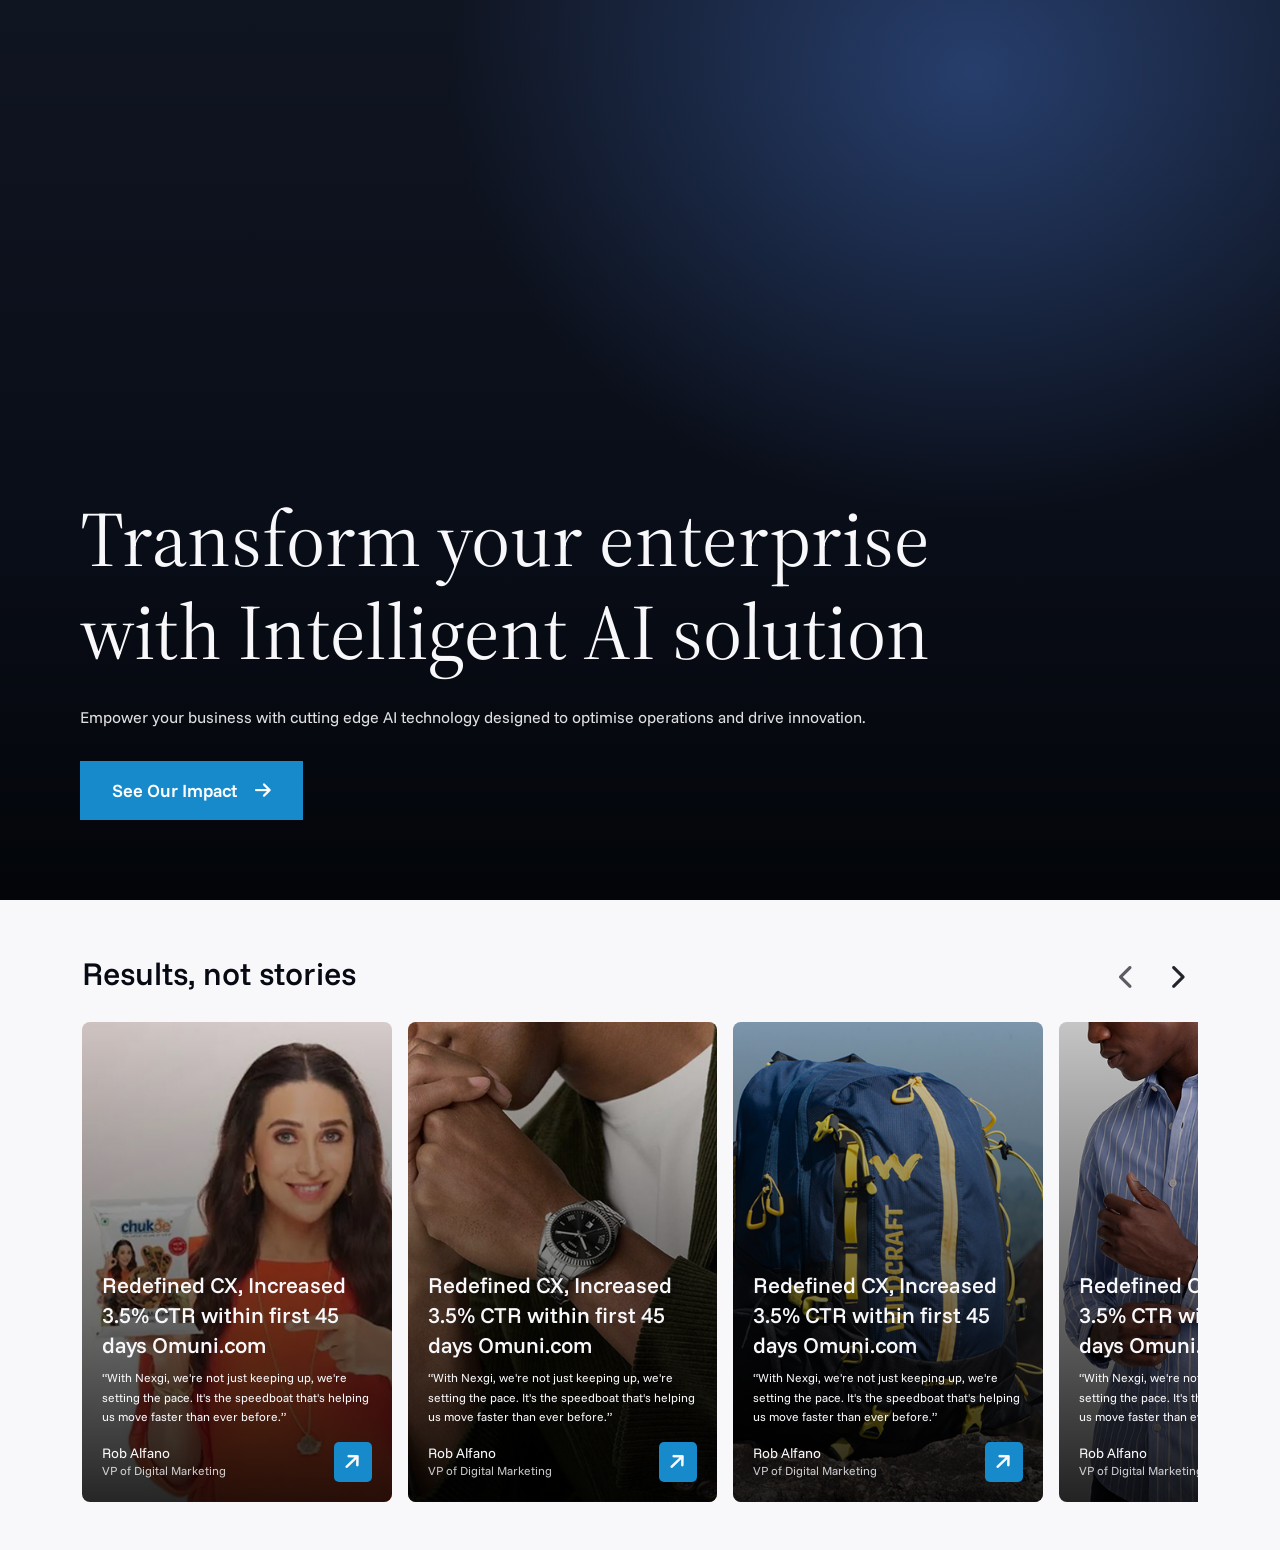
==== index.html @ 57bb870f "update a img" ====
<!DOCTYPE html>
<html lang="en">

<head>
    <meta charset="UTF-8">
    <meta name="viewport" content="width=device-width, initial-scale=1.0">
    <!-- Google Fonts -->
    <link rel="preconnect" href="https://fonts.googleapis.com">
    <link rel="preconnect" href="https://fonts.gstatic.com" crossorigin>
    <link
        href="https://fonts.googleapis.com/css2?family=Funnel+Sans:wght@400;500;600&family=Source+Serif+4:wght@400;500&display=swap"
        rel="stylesheet">
    <!-- Font Awesome -->
    <link rel="stylesheet" href="https://cdnjs.cloudflare.com/ajax/libs/font-awesome/6.4.0/css/all.min.css">
    <!-- Bootstrap -->
    <link href="https://cdn.jsdelivr.net/npm/bootstrap@5.3.8/dist/css/bootstrap.min.css" rel="stylesheet"
        integrity="sha384-sRIl4kxILFvY47J16cr9ZwB07vP4J8+LH7qKQnuqkuIAvNWLzeN8tE5YBujZqJLB" crossorigin="anonymous">
    <!-- Custom CSS -->
    <link rel="stylesheet" href="/scss/style.css">
    <title>Task 1 - Hero Banner</title>
</head>

<body>
    <main>
        <!-- Hero Block -->
        <section class="hero" aria-labelledby="hero-title">

            <video class="hero__video" autoplay muted loop playsinline aria-hidden="true">
                <source src="/assets/video/From Klickpin.com- 2392606049105555-pin-id-2392606049105555.mp4"
                    type="video/mp4">
            </video>

            <div class="hero__content">

                <h1 class="hero__title" id="hero-title">
                    Transform your enterprise
                    <br class="hero__desktop-break">
                    with Intelligent AI solution
                </h1>

                <p class="hero__description">
                    Empower your business with cutting edge AI technology
                    designed to optimise operations and drive innovation.
                </p>

                <a class="hero__cta" href="#">
                    <span class="hero__cta-text">
                        See Our Impact
                    </span>

                    <i class="hero__cta-icon fa-solid fa-arrow-right" aria-hidden="true"></i>
                </a>

            </div>

        </section>


        <section class="results py-5" id="impact" aria-labelledby="results-title">
            <div class="container">

                <!-- Section Header -->
                <div class="results__header d-block d-md-flex justify-content-between align-items-center gap-3 mb-4">
                    <h2 id="results-title" class="mb-0">
                        Results, not stories
                    </h2>

                    <div class="results__controls d-flex align-items-center gap-2 mt-2" aria-label="Carousel controls">

                        <button class="results__arrow btn" type="button" data-direction="-1"
                            aria-label="Previous results" disabled>
                            <i class="fa-solid fa-chevron-left"></i>
                        </button>

                        <button class="results__arrow btn " type="button" data-direction="1" aria-label="Next results">
                            <i class="fa-solid fa-chevron-right"></i>
                        </button>

                    </div>
                </div>

                <!-- Results Carousel -->
                <div class="results__track d-flex gap-3 overflow-auto" tabindex="0" aria-label="Customer results">

                    <!-- Card 1 -->
                    <article class="logo__card position-relative overflow-hidden flex-shrink-0">

                        <img class="logo__card__image" src="/assets/img/Chukde.jpg" alt="Chukde customer spokesperson">
                        <div class="logo__card__shade" aria-hidden="true"></div>
                        <div class="logo__card__content">
                            <h3 class="logo__card__title">
                                Redefined CX, Increased 3.5% CTR within first
                                45 days Omuni.com
                            </h3>
                            <p class="logo__card__quote">
                                “With Nexgi, we're not just keeping up,
                                we're setting the pace. It's the speedboat
                                that's helping us move faster than ever before.”
                            </p>
                            <div class="logo__card__author d-flex justify-content-between align-items-center">
                                <span>
                                    Rob Alfano
                                    <small class="d-block">
                                        VP of Digital Marketing
                                    </small>
                                </span>
                                <a href="#" aria-label="Read the Chukde case study">
                                    <i class="fa-solid fa-arrow-right"></i>
                                </a>
                            </div>
                        </div>
                    </article>

                    <!-- Card 2 -->
                    <article class="logo__card position-relative overflow-hidden flex-shrink-0">

                        <img class="logo__card__image" src="/assets/img/Fossil.jpg" alt="Fossil customer spokesperson">
                        <div class="logo__card__shade" aria-hidden="true"></div>
                        <div class="logo__card__content">
                            <h3 class="logo__card__title">
                                Redefined CX, Increased 3.5% CTR within first
                                45 days Omuni.com
                            </h3>
                            <p class="logo__card__quote">
                                “With Nexgi, we're not just keeping up,
                                we're setting the pace. It's the speedboat
                                that's helping us move faster than ever before.”
                            </p>
                            <div class="logo__card__author d-flex justify-content-between align-items-center">
                                <span>
                                    Rob Alfano
                                    <small class="d-block">
                                        VP of Digital Marketing
                                    </small>
                                </span>
                                <a href="#" aria-label="Read the Chukde case study">
                                    <i class="fa-solid fa-arrow-right"></i>
                                </a>
                            </div>
                        </div>
                    </article>

                    <!-- Card 3 -->
                    <article class="logo__card position-relative overflow-hidden flex-shrink-0">

                        <img class="logo__card__image" src="/assets/img/Wildcraft.jpg" alt="Wildcraft customer spokesperson">
                        <div class="logo__card__shade" aria-hidden="true"></div>
                        <div class="logo__card__content">
                            <h3 class="logo__card__title">
                                Redefined CX, Increased 3.5% CTR within first
                                45 days Omuni.com
                            </h3>
                            <p class="logo__card__quote">
                                “With Nexgi, we're not just keeping up,
                                we're setting the pace. It's the speedboat
                                that's helping us move faster than ever before.”
                            </p>
                            <div class="logo__card__author d-flex justify-content-between align-items-center">
                                <span>
                                    Rob Alfano
                                    <small class="d-block">
                                        VP of Digital Marketing
                                    </small>
                                </span>
                                <a href="#" aria-label="Read the Chukde case study">
                                    <i class="fa-solid fa-arrow-right"></i>
                                </a>
                            </div>
                        </div>
                    </article>

                    <!-- Card 4 -->
                    <article class="logo__card position-relative overflow-hidden flex-shrink-0">

                        <img class="logo__card__image" src="/assets/img/Nautica.jpg" alt="Nautica customer spokesperson">
                        <div class="logo__card__shade" aria-hidden="true"></div>
                        <div class="logo__card__content">
                            <h3 class="logo__card__title">
                                Redefined CX, Increased 3.5% CTR within first
                                45 days Omuni.com
                            </h3>
                            <p class="logo__card__quote">
                                “With Nexgi, we're not just keeping up,
                                we're setting the pace. It's the speedboat
                                that's helping us move faster than ever before.”
                            </p>
                            <div class="logo__card__author d-flex justify-content-between align-items-center">
                                <span>
                                    Rob Alfano
                                    <small class="d-block">
                                        VP of Digital Marketing
                                    </small>
                                </span>
                                <a href="#" aria-label="Read the Chukde case study">
                                    <i class="fa-solid fa-arrow-right"></i>
                                </a>
                            </div>
                        </div>
                    </article>

                    <!-- Card 5 -->
                    <article class="logo__card position-relative overflow-hidden flex-shrink-0">

                        <img class="logo__card__image" src="/assets/img/Chukde.jpg" alt="Chukde customer spokesperson">
                        <div class="logo__card__shade" aria-hidden="true"></div>
                        <div class="logo__card__content">
                            <h3 class="logo__card__title">
                                Redefined CX, Increased 3.5% CTR within first
                                45 days Omuni.com
                            </h3>
                            <p class="logo__card__quote">
                                “With Nexgi, we're not just keeping up,
                                we're setting the pace. It's the speedboat
                                that's helping us move faster than ever before.”
                            </p>
                            <div class="logo__card__author d-flex justify-content-between align-items-center">
                                <span>
                                    Rob Alfano
                                    <small class="d-block">
                                        VP of Digital Marketing
                                    </small>
                                </span>
                                <a href="#" aria-label="Read the Chukde case study">
                                    <i class="fa-solid fa-arrow-right"></i>
                                </a>
                            </div>
                        </div>
                    </article>
                </div>
            </div>
        </section>
    </main>
    <!-- Bootstrap JS -->
    <script src="https://cdn.jsdelivr.net/npm/bootstrap@5.3.8/dist/js/bootstrap.bundle.min.js"
        integrity="sha384-FKyoEForCGlyvwxHj09JcYn3nv7wiPVlz7YYwJrWVcXK/BmnVDxM+D2scQbITxI" crossorigin="anonymous">
        </script>
    <!-- Custom JS -->
    <script src="/script.js"></script>

</body>

</html>
---- scss/style.css ----
:root {
  --primary-color: #168aca;
  --hero-ink: #070a12;
  --hero-white: #f8f8fb;
}

* {
  box-sizing: border-box;
}

html,
body {
  width: 100%;
  min-height: 100%;
  margin: 0;
}

body {
  background: #070a12;
  color: #f8f8fb;
  font-family: "Funnel Sans", sans-serif;
}

.hero {
  position: relative;
  display: flex;
  min-height: 100vh;
  min-height: 100svh;
  overflow: hidden;
  isolation: isolate;
  align-items: flex-end;
  padding: 0 80px 80px;
  background: radial-gradient(ellipse at 76% 8%, rgba(56, 93, 163, 0.58), transparent 38%), linear-gradient(180deg, #101522 0%, #090d17 61%, #030509 100%);
}
.hero__video {
  position: absolute;
  inset: 0;
  width: 100%;
  height: 100%;
  z-index: -3;
  -o-object-fit: cover;
     object-fit: cover;
  opacity: 0.2;
}
.hero__content {
  position: relative;
  z-index: 1;
  width: min(100%, 1250px);
}
.hero__title {
  max-width: 1100px;
  margin: 0 0 26px;
  color: #f8f8fb;
  font-family: "Source Serif 4", Georgia, serif;
  font-size: 78px;
  font-weight: 400;
  line-height: 1.2;
}
.hero__title-break {
  display: block;
}
.hero__description {
  margin: 0 0 32px;
  color: rgba(248, 248, 251, 0.9);
  font-size: 16px;
  font-weight: 400;
  line-height: 1.5;
}
.hero__cta {
  display: inline-flex;
  align-items: center;
  justify-content: space-between;
  gap: 18px;
  padding: 16px 32px;
  background-color: #168aca;
  color: #fff;
  font-size: 18px;
  font-weight: 600;
  text-decoration: none;
  transition: background-color 160ms ease;
}
.hero__cta:hover {
  background-color: color-mix(in srgb, #168aca, #000 15%);
}
.hero__cta-text {
  display: inline-block;
}
.hero__cta-icon {
  display: inline-block;
  transition: transform 160ms ease;
}
.hero__cta:hover .hero__cta-icon {
  transform: translateX(4px);
}
.hero__desktop-break {
  display: block;
}
@media (min-width: 1800px) {
  .hero__title {
    font-size: 84px;
  }
}
@media (max-width: 1200px) {
  .hero {
    padding-bottom: 76px;
  }
  .hero__title {
    max-width: 900px;
    font-size: 64px;
  }
}
@media (max-width: 800px) {
  .hero {
    padding: 0 6.5% 64px;
  }
  .hero__title {
    max-width: 720px;
    margin-bottom: 22px;
    font-size: 52px;
    line-height: 1.16;
  }
  .hero__description {
    max-width: 620px;
    margin-bottom: 27px;
  }
  .hero__desktop-break {
    display: none;
  }
}
@media (max-width: 600px) {
  .hero {
    min-height: 100svh;
    padding: 0 24px 48px;
  }
  .hero__title {
    margin-bottom: 18px;
    font-size: 39px;
    line-height: 1.13;
  }
  .hero__description {
    max-width: 390px;
    margin-bottom: 24px;
    font-size: 15px;
  }
  .hero__cta {
    min-width: 216px;
    min-height: 49px;
    padding: 0 21px;
    font-size: 17px;
  }
}
@media (max-width: 360px) {
  .hero {
    padding-top: 80px;
    padding-right: 20px;
    padding-left: 20px;
    padding-bottom: 38px;
    align-items: center;
  }
  .hero__title {
    font-size: 33px;
  }
  .hero__description {
    font-size: 14px;
  }
}

.results {
  background-color: #f8f8fb;
  color: #070a12;
}
.results__header__title {
  margin: 0 0 32px;
  text-transform: uppercase;
  font-weight: 500;
  font-family: "Source Serif 4", Georgia, serif;
  font-size: 42px;
}
.results__arrow {
  width: 42px;
  height: 42px;
  border: none !important;
  font-size: 25px;
  line-height: 1;
}
.results__arrow:hover, .results__arrow:focus-visible {
  background: rgba(57, 73, 220, 0.507) !important;
  color: var(--hero-white) !important;
}
.results__track {
  scrollbar-width: none;
  scroll-behavior: smooth;
}
.results__track::-webkit-scrollbar {
  display: none;
}

.logo__card {
  flex: 0 0 calc((100% - 32px) / 3.5);
  min-height: 480px;
  border-radius: 8px;
  scroll-snap-align: start;
  color: var(--hero-white);
}
.logo__card__image {
  position: absolute;
  inset: 0;
  width: 100%;
  height: 100%;
  -o-object-fit: cover;
     object-fit: cover;
}
.logo__card__shade {
  position: absolute;
  inset: 0;
  background: linear-gradient(to bottom, rgba(0, 0, 0, 0.15), rgba(0, 0, 0, 0.85));
}
.logo__card__title {
  font-size: 22px;
  line-height: 1.35;
}
.logo__card__content {
  position: absolute;
  bottom: 0;
  left: 0;
  width: 100%;
  padding: 20px;
  z-index: 1;
}
.logo__card__quote {
  font-size: 12px;
  line-height: 1.6;
}
.logo__card__author {
  font-size: 14px;
  line-height: 1.4;
}
.logo__card__author small {
  font-size: 12px;
  opacity: 0.8;
}
.logo__card__author a {
  color: #f8f8fb;
  border-radius: 5px;
  background: #168aca;
}
.logo__card__author a i {
  padding: 10px;
  font-size: 20px;
  transform: rotate(316deg);
}

@media (min-width: 768px) and (max-width: 991.98px) {
  .logo__card {
    flex: 0 0 calc((100% - 16px) / 2.2);
  }
}
/* =========================
   Mobile
   Below 768px
   1.5 Cards
========================= */
@media (max-width: 767.98px) {
  .logo__card {
    flex: 0 0 calc((100% - 16px) / 1.2);
    min-height: 430px;
  }
  .results__header__title {
    font-size: 32px;
  }
}
.cards {
  padding: 80px 20px;
  background: #f5f5f5;
}
.cards__container {
  width: min(100%, 1200px);
  margin: 0 auto;
  display: grid;
  grid-template-columns: repeat(3, 1fr);
  gap: 30px;
}

.card {
  width: 100%;
  height: 100%;
  background-color: #fff;
  border-radius: 4px;
  box-shadow: 0 0 10px rgba(0, 0, 0, 0.1);
  overflow: hidden;
  transition: transform 0.3s ease-in-out;
}
.card__image {
  width: 100%;
  height: 250px;
  -o-object-fit: cover;
     object-fit: cover;
}
.card__content {
  padding: 10px;
  margin-bottom: 20px;
}
.card__title {
  color: #000;
  margin: 0 0 10px;
}
.card__description {
  color: #666;
  margin: 0 0 10px;
  padding-bottom: 16px;
}
.card__btn {
  color: #fff;
  background-color: #168aca;
  border: 1px solid #168aca;
  padding: 10px 20px;
  border-radius: 4px;
  text-decoration: none;
}
.card__btn:hover {
  background-color: color-mix(in srgb, #168aca, #000 15%);
}/*# sourceMappingURL=style.css.map */
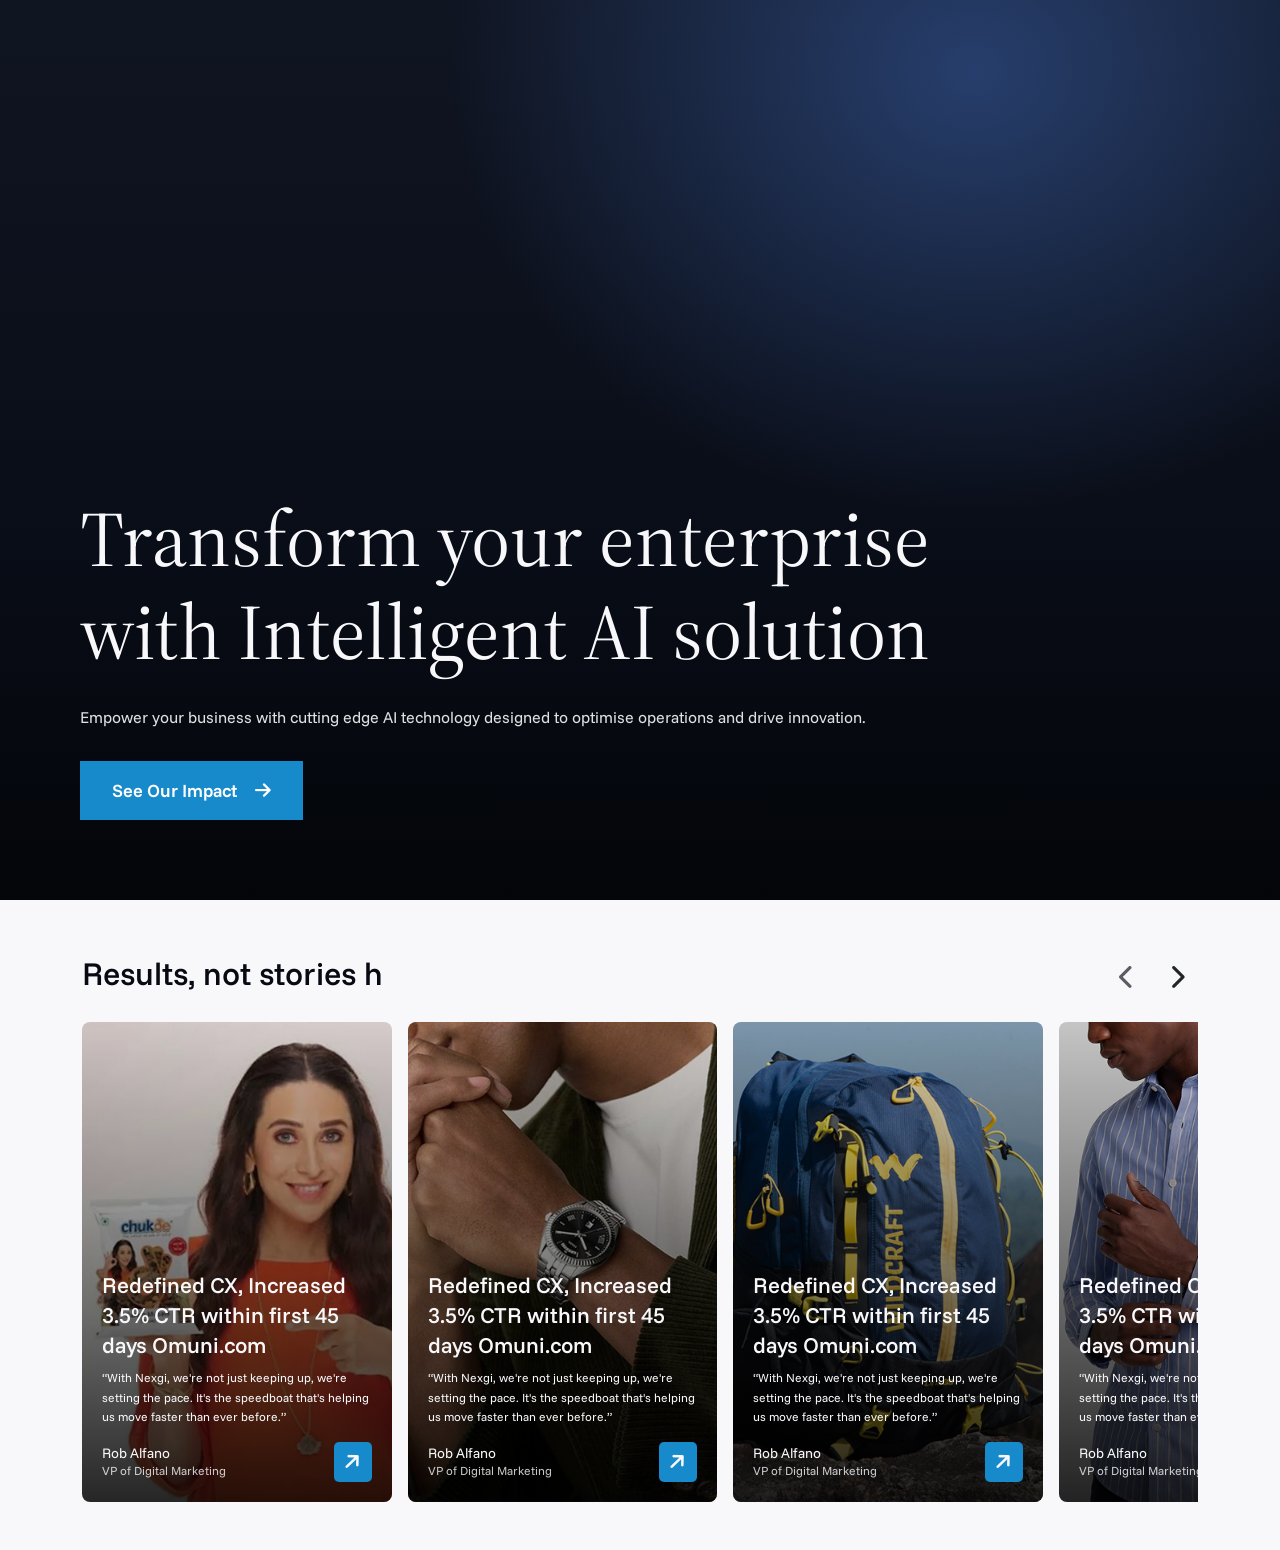
==== commit ce2b7703: "add" ====
--- a/index.html
+++ b/index.html
@@ -17,7 +17,7 @@
         integrity="sha384-sRIl4kxILFvY47J16cr9ZwB07vP4J8+LH7qKQnuqkuIAvNWLzeN8tE5YBujZqJLB" crossorigin="anonymous">
     <!-- Custom CSS -->
     <link rel="stylesheet" href="/scss/style.css">
-    <title>Task 1 - Hero Banner</title>
+    <title>Nexgi</title>
 </head>
 
 <body>
@@ -62,7 +62,7 @@
                 <!-- Section Header -->
                 <div class="results__header d-block d-md-flex justify-content-between align-items-center gap-3 mb-4">
                     <h2 id="results-title" class="mb-0">
-                        Results, not stories
+                        Results, not stories h
                     </h2>
 
                     <div class="results__controls d-flex align-items-center gap-2 mt-2" aria-label="Carousel controls">
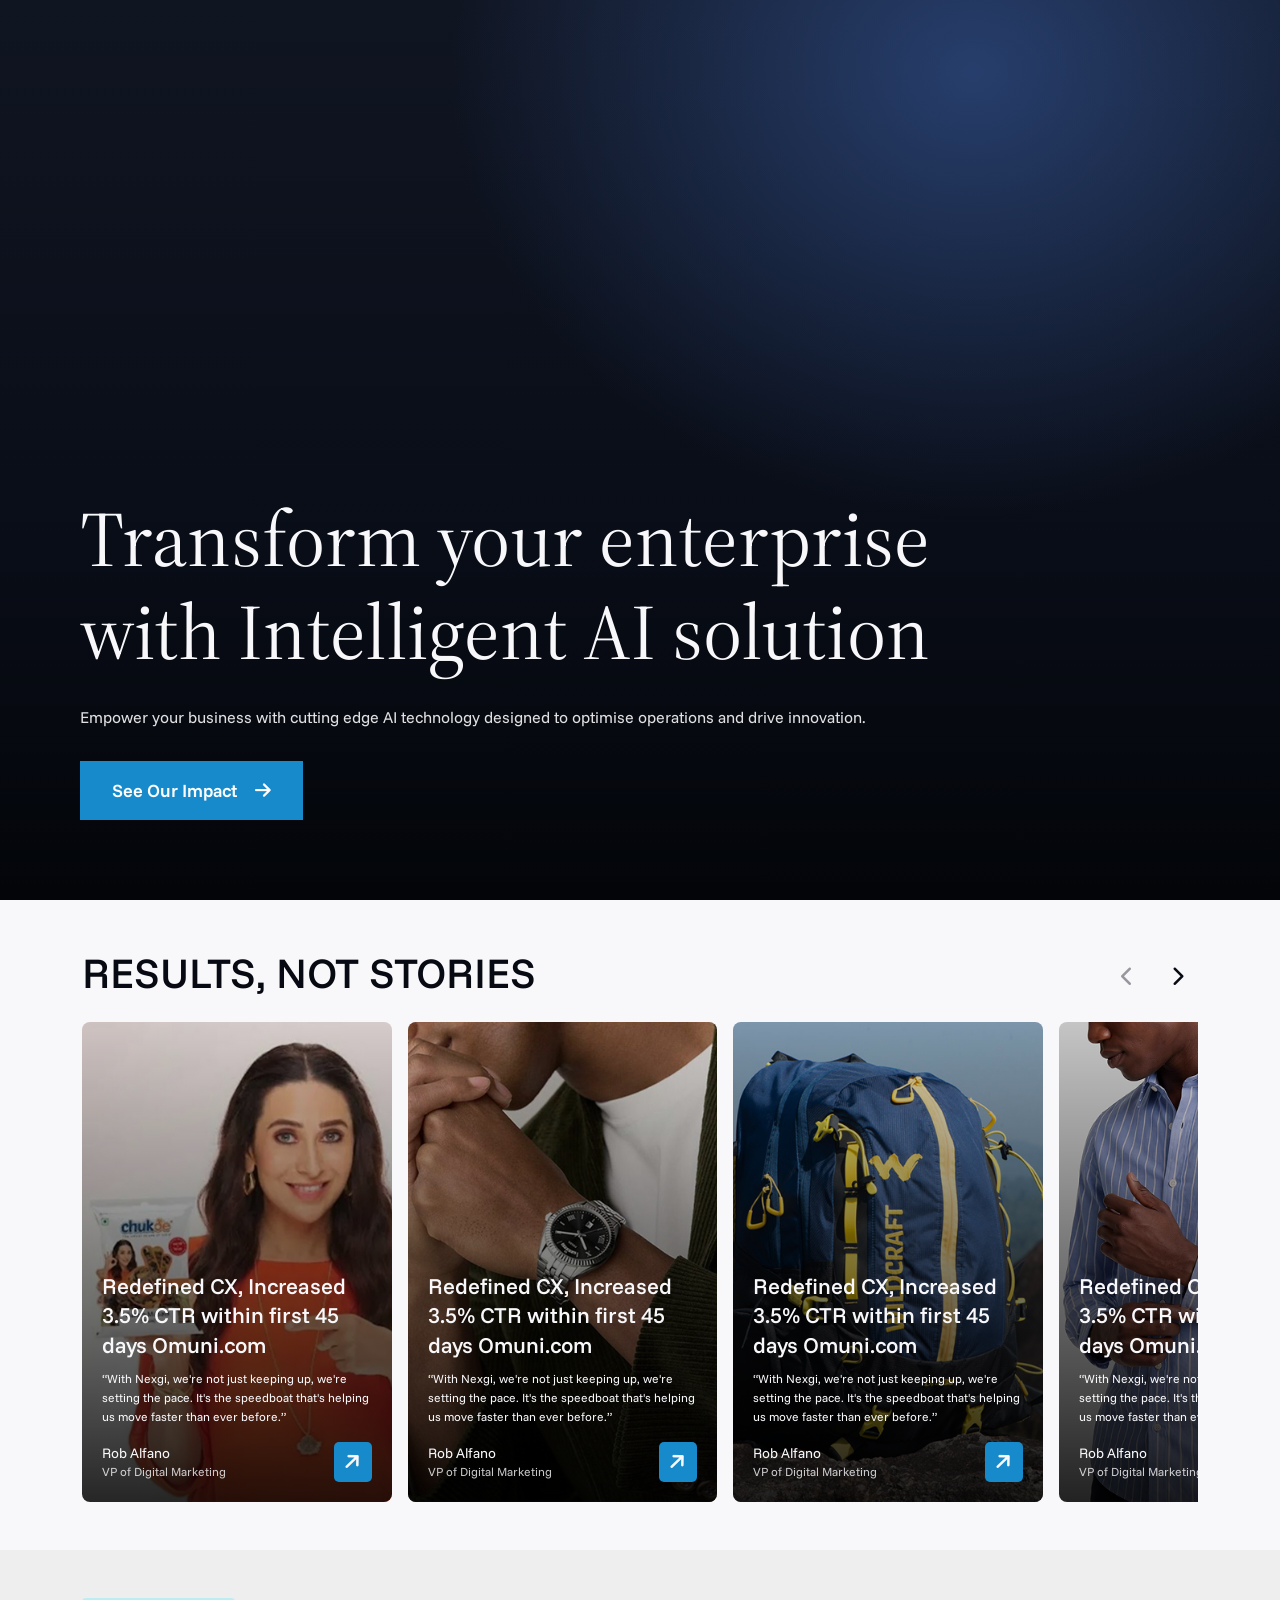
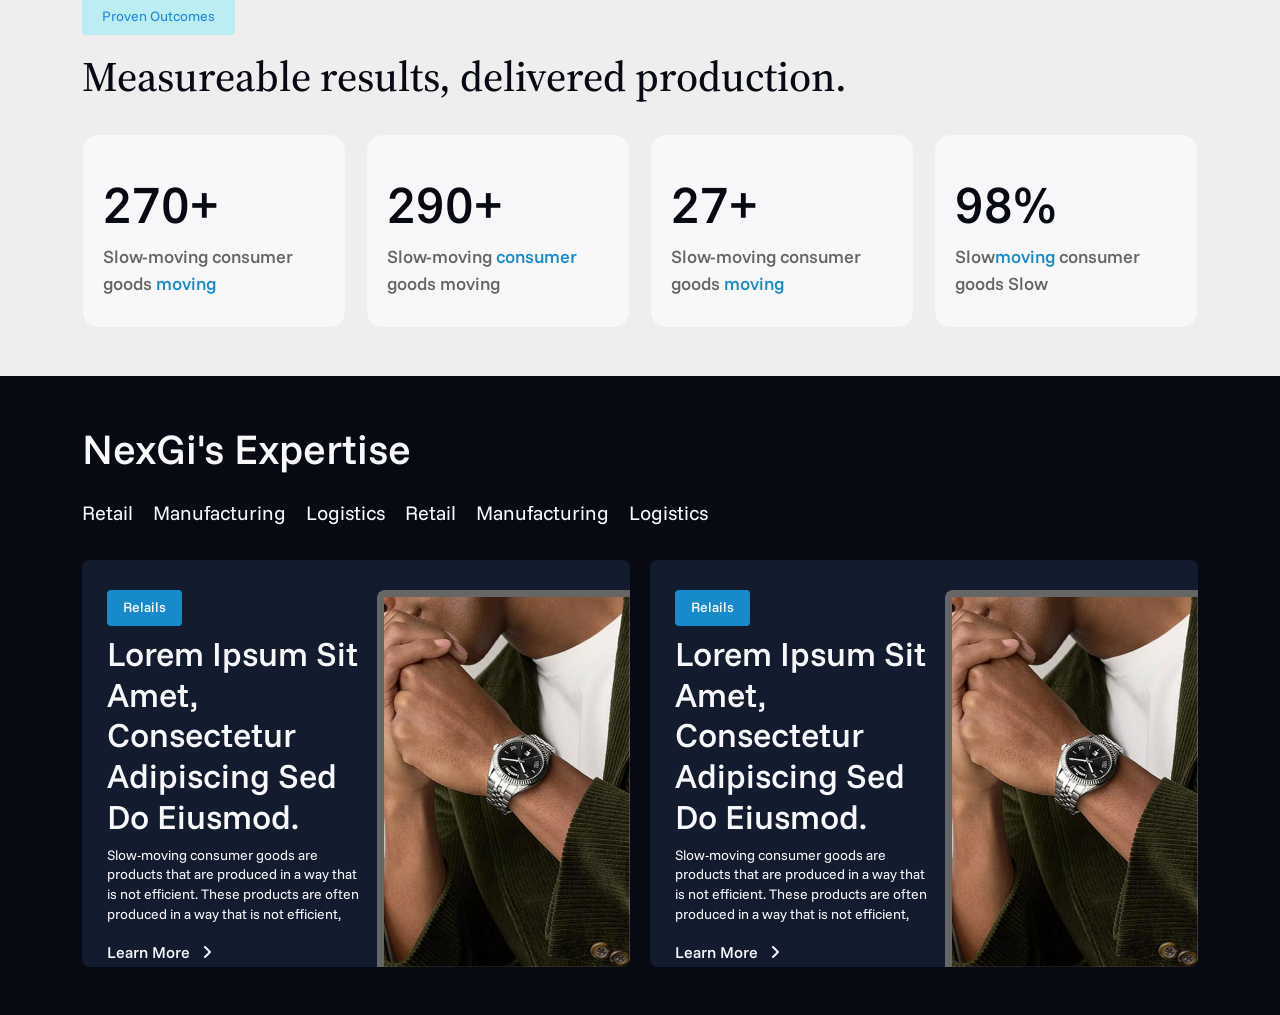
==== commit 157413ae: "add a new sectionss" ====
--- a/index.html
+++ b/index.html
@@ -58,21 +58,21 @@
 
         <section class="results py-5" id="impact" aria-labelledby="results-title">
             <div class="container">
-
                 <!-- Section Header -->
                 <div class="results__header d-block d-md-flex justify-content-between align-items-center gap-3 mb-4">
-                    <h2 id="results-title" class="mb-0">
-                        Results, not stories h
+
+                    <h2 class="results__header__title mb-0">
+                        Results, not stories
                     </h2>
 
                     <div class="results__controls d-flex align-items-center gap-2 mt-2" aria-label="Carousel controls">
 
                         <button class="results__arrow btn" type="button" data-direction="-1"
-                            aria-label="Previous results" disabled>
+                            aria-label="Previous results">
                             <i class="fa-solid fa-chevron-left"></i>
                         </button>
 
-                        <button class="results__arrow btn " type="button" data-direction="1" aria-label="Next results">
+                        <button class="results__arrow btn" type="button" data-direction="1" aria-label="Next results">
                             <i class="fa-solid fa-chevron-right"></i>
                         </button>
 
@@ -143,7 +143,8 @@
                     <!-- Card 3 -->
                     <article class="logo__card position-relative overflow-hidden flex-shrink-0">
 
-                        <img class="logo__card__image" src="/assets/img/Wildcraft.jpg" alt="Wildcraft customer spokesperson">
+                        <img class="logo__card__image" src="/assets/img/Wildcraft.jpg"
+                            alt="Wildcraft customer spokesperson">
                         <div class="logo__card__shade" aria-hidden="true"></div>
                         <div class="logo__card__content">
                             <h3 class="logo__card__title">
@@ -172,7 +173,8 @@
                     <!-- Card 4 -->
                     <article class="logo__card position-relative overflow-hidden flex-shrink-0">
 
-                        <img class="logo__card__image" src="/assets/img/Nautica.jpg" alt="Nautica customer spokesperson">
+                        <img class="logo__card__image" src="/assets/img/Nautica.jpg"
+                            alt="Nautica customer spokesperson">
                         <div class="logo__card__shade" aria-hidden="true"></div>
                         <div class="logo__card__content">
                             <h3 class="logo__card__title">
@@ -226,6 +228,119 @@
                             </div>
                         </div>
                     </article>
+                </div>
+            </div>
+        </section>
+
+        <section class="py-5 bg-conter">
+            <div class="container">
+                <div class="counter" aria-labelledby="counter-title">
+                    <p class="counter__smalltext" id="counter-number">proven Outcomes</p>
+                    <h2 class="counter__title" id="counter-title">Measureable results, delivered production.</h2>
+                    <div class="counter__cards pt-4">
+                        <div class="counter__card">
+                            <div class="counter__card__number">
+                                270+
+                            </div>
+                            <div class="counter__card__content">Slow-moving consumer goods <span>moving</span> </div>
+                        </div>
+                        <div class="counter__card">
+                            <div class="counter__card__number">
+                                290+
+                            </div>
+                            <div class="counter__card__content">Slow-moving <span>consumer</span> goods moving </div>
+                        </div>
+                        <div class="counter__card">
+                            <div class="counter__card__number">
+                                27+
+                            </div>
+                            <div class="counter__card__content">Slow-moving consumer goods <span>moving</span> </div>
+                        </div>
+                        <div class="counter__card">
+                            <div class="counter__card__number">
+                                98%
+                            </div>
+                            <div class="counter__card__content">Slow<span>moving</span> consumer goods Slow</div>
+                        </div>
+                    </div>
+                </div>
+        </section>
+
+        <section class="py-5">
+            <div class="container">
+                <div class="nexgi__expertise">
+                    <h2 class="nexgi__expertise__title">NexGi's Expertise</h2>
+                    <div class="nexgi__expertise__tabs mt-4">
+                        <ul class="nexgi__expertise__list">
+                            <li class="nexgi__expertise__tab__item active" data-tab="tab1">
+                                Retail
+                            </li>
+
+                            <li class="nexgi__expertise__tab__item" data-tab="tab2">
+                                Manufacturing
+                            </li>
+
+                            <li class="nexgi__expertise__tab__item" data-tab="tab3">
+                                Logistics
+                            </li>
+                            <li class="nexgi__expertise__tab__item active" data-tab="tab1">
+                                Retail
+                            </li>
+
+                            <li class="nexgi__expertise__tab__item" data-tab="tab2">
+                                Manufacturing
+                            </li>
+
+                            <li class="nexgi__expertise__tab__item" data-tab="tab3">
+                                Logistics
+                            </li>
+                        </ul>
+                    </div>
+                </div>
+                <div class="nexgi__expertise__cards mt-4">
+                    <div class="nexgi__expertise__card">
+                        <div class="nexgi__expertise__card__content">
+                            <h5 class="nexgi__expertise__card__subtitle">Relails</h5>
+                            <h2 class="nexgi__expertise__card__title">
+                                lorem ipsum sit amet, consectetur adipiscing Sed do eiusmod.
+                            </h2>
+                            <p class="nexgi__expertise__card__description">
+                                Slow-moving consumer goods are products that are produced in a way that is
+                                not
+                                efficient. These products are often produced in a way that is not efficient,
+
+                            </p>
+                            <a href="#" class="nexgi__expertise__card__btn">
+                                Learn More
+                                <i class="fa-solid fa-angle-right"></i>
+                            </a>
+                        </div>
+                        <div class="nexgi__expertise__card__image">
+                            <img src="/assets/img/Fossil.jpg" alt="nexgi expertise">
+                        </div>
+                    </div>
+
+                    <div class="nexgi__expertise__card">
+                        <div class="nexgi__expertise__card__content">
+                            <h5 class="nexgi__expertise__card__subtitle">Relails</h5>
+                            <h2 class="nexgi__expertise__card__title">
+                                lorem ipsum sit amet, consectetur adipiscing Sed do eiusmod.
+                            </h2>
+                            <p class="nexgi__expertise__card__description">
+                                Slow-moving consumer goods are products that are produced in a way that is
+                                not
+                                efficient. These products are often produced in a way that is not efficient,
+
+                            </p>
+                            <a href="#" class="nexgi__expertise__card__btn">
+                                Learn More
+                                <i class="fa-solid fa-angle-right"></i>
+                            </a>
+                        </div>
+                        <div class="nexgi__expertise__card__image">
+                            <img src="/assets/img/Fossil.jpg" alt="nexgi expertise">
+                        </div>
+                    </div>
                 </div>
             </div>
         </section>
--- a/scss/style.css
+++ b/scss/style.css
@@ -167,25 +167,39 @@
 
 .results {
   background-color: #f8f8fb;
+}
+.results__header__title {
   color: #070a12;
-}
-.results__header__title {
-  margin: 0 0 32px;
+  margin: 0;
   text-transform: uppercase;
-  font-weight: 500;
-  font-family: "Source Serif 4", Georgia, serif;
+  font-family: "Funnel Sans", sans-serif;
   font-size: 42px;
+  line-height: 1.2;
 }
 .results__arrow {
   width: 42px;
   height: 42px;
+  padding: 0;
   border: none !important;
-  font-size: 25px;
+  background: transparent !important;
+  color: #070a12 !important;
+  font-size: 20px;
   line-height: 1;
+  display: flex;
+  align-items: center;
+  justify-content: center;
+}
+.results__arrow i {
+  color: inherit;
 }
 .results__arrow:hover, .results__arrow:focus-visible {
   background: rgba(57, 73, 220, 0.507) !important;
-  color: var(--hero-white) !important;
+  color: #f8f8fb !important;
+}
+.results__arrow:disabled {
+  opacity: 0.4;
+  color: #070a12 !important;
+  background: transparent !important;
 }
 .results__track {
   scrollbar-width: none;
@@ -255,11 +269,6 @@
     flex: 0 0 calc((100% - 16px) / 2.2);
   }
 }
-/* =========================
-   Mobile
-   Below 768px
-   1.5 Cards
-========================= */
 @media (max-width: 767.98px) {
   .logo__card {
     flex: 0 0 calc((100% - 16px) / 1.2);
@@ -319,4 +328,152 @@
 }
 .card__btn:hover {
   background-color: color-mix(in srgb, #168aca, #000 15%);
+}
+
+.bg-conter {
+  background-color: #eeeeee;
+}
+
+.counter__smalltext {
+  font-size: 14px;
+  line-height: 1.5;
+  text-transform: capitalize;
+  color: #1e87dd;
+  display: inline-block;
+  padding: 8px 20px;
+  border-radius: 4px;
+  background-color: rgba(0, 229, 255, 0.212);
+}
+.counter__title {
+  font-size: 42px;
+  line-height: 1.2;
+  font-family: "Source Serif 4", Georgia, serif;
+  color: #070a12;
+}
+.counter__cards {
+  display: grid;
+  grid-template-columns: repeat(4, 1fr);
+  gap: 20px;
+}
+.counter__card {
+  width: 100%;
+  height: 100%;
+  background-color: #f8f8fb;
+  border-radius: 16px;
+  border: 1px solid #eee;
+  overflow: hidden;
+  transition: transform 0.3s ease-in-out;
+  padding: 30px 20px;
+}
+.counter__card__number {
+  font-size: 52px;
+  line-height: 1.5;
+  font-weight: 500;
+  color: #070a12;
+}
+.counter__card__content {
+  font-size: 18px;
+  line-height: 1.5;
+  color: #666;
+  font-weight: 500;
+}
+.counter__card__content span {
+  color: #168aca;
+}
+@media (max-width: 1024px) {
+  .counter__cards {
+    grid-template-columns: repeat(3, 1fr);
+  }
+}
+@media (max-width: 768px) {
+  .counter__cards {
+    grid-template-columns: repeat(2, 1fr);
+  }
+}
+@media (max-width: 544px) {
+  .counter__cards {
+    grid-template-columns: repeat(1, 1fr);
+  }
+}
+
+.nexgi__expertise__title {
+  font-size: 42px;
+  line-height: 1.2;
+  font-family: "Funnel Sans", sans-serif;
+  color: #f8f8fb;
+}
+.nexgi__expertise__cards {
+  display: grid;
+  grid-template-columns: repeat(2, 1fr);
+  gap: 20px;
+}
+.nexgi__expertise__tabs {
+  margin: 0 0 32px;
+}
+.nexgi__expertise__list {
+  display: flex;
+  align-items: center;
+  gap: 20px;
+  padding: 0;
+  margin: 0;
+  list-style: none;
+}
+.nexgi__expertise__tab__item {
+  font-size: 20px;
+}
+.nexgi__expertise__card {
+  display: grid;
+  grid-template-columns: repeat(2, 1fr);
+  gap: 16px;
+  border-radius: 8px;
+  background-color: #131b2e;
+  padding: 30px 0px 0px 25px;
+  overflow: hidden;
+}
+.nexgi__expertise__card__subtitle {
+  font-size: 14px;
+  display: inline-block;
+  color: #f8f8fb;
+  line-height: 1.4;
+  font-weight: 500;
+  background-color: #168aca;
+  padding: 8px 16px;
+  border-radius: 4px;
+}
+.nexgi__expertise__card__title {
+  font-size: 34px;
+  color: #f8f8fb;
+  line-height: 1.2;
+  font-weight: 500;
+  text-transform: capitalize;
+  font-family: "Funnel Sans", sans-serif;
+}
+.nexgi__expertise__card__description {
+  font-size: 14px;
+  line-height: 1.4;
+  color: #f8f8fb;
+}
+.nexgi__expertise__card__btn {
+  display: inline-block;
+  color: #f8f8fb !important;
+  border-radius: 4px;
+  color: #070a12;
+  font-size: 16px;
+  line-height: 1.4;
+  font-weight: 500;
+  align-items: center;
+  text-decoration: none;
+  text-transform: capitalize;
+}
+.nexgi__expertise__card__btn i {
+  margin-left: 8px;
+}
+.nexgi__expertise__card__image img {
+  width: 100%;
+  height: 100%;
+  -o-object-fit: cover;
+     object-fit: cover;
+  border-radius: 8px 0px;
+  border-top: 7px solid #666;
+  border-left: 7px solid #666;
 }/*# sourceMappingURL=style.css.map */
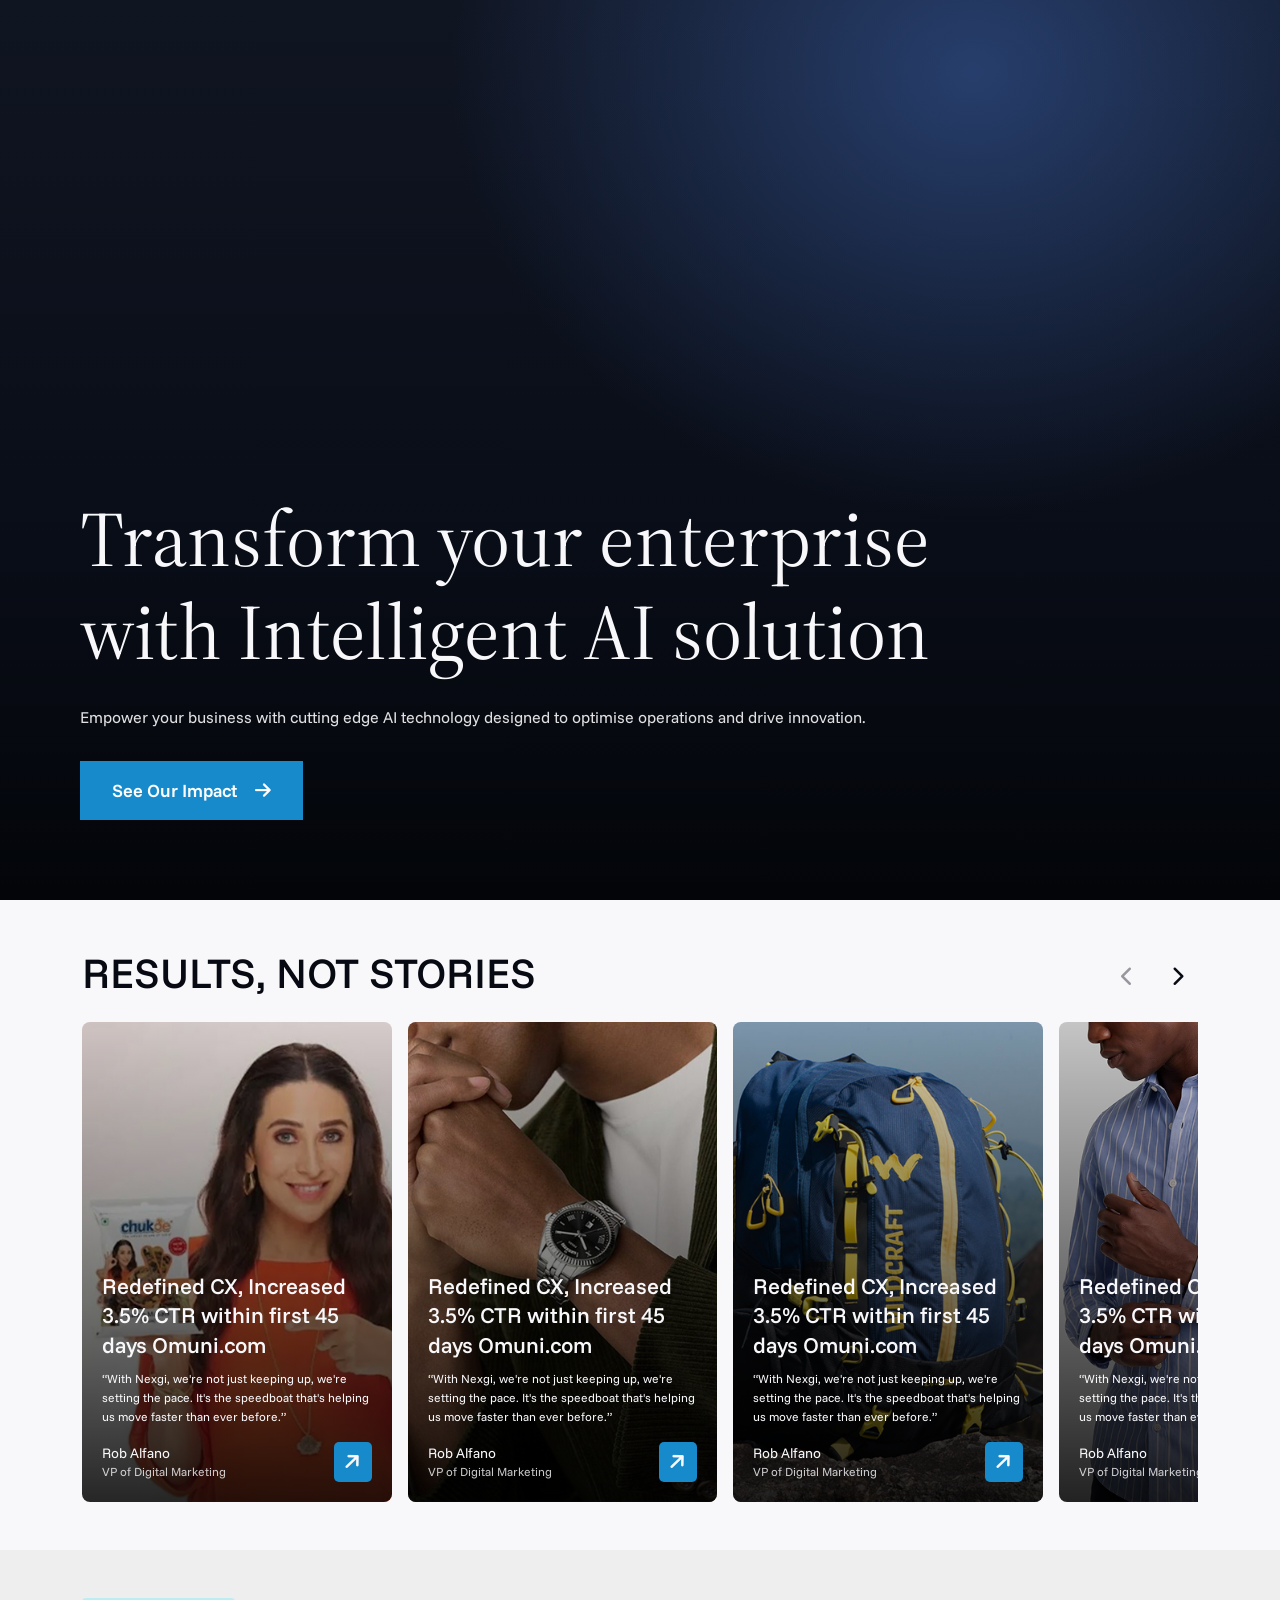
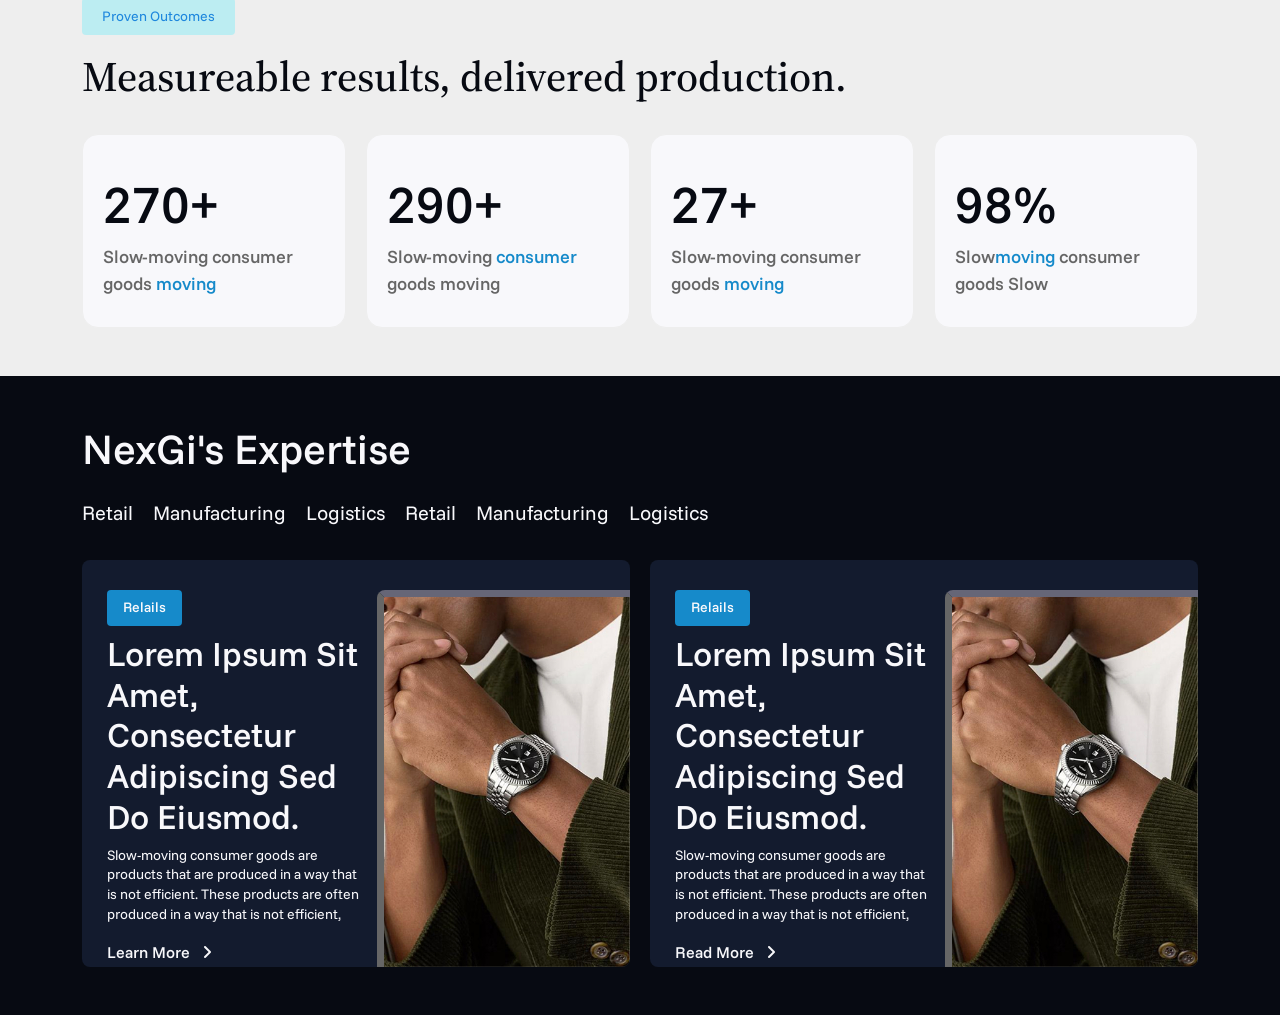
==== commit 72a750b0: "add new line" ====
--- a/index.html
+++ b/index.html
@@ -17,7 +17,7 @@
         integrity="sha384-sRIl4kxILFvY47J16cr9ZwB07vP4J8+LH7qKQnuqkuIAvNWLzeN8tE5YBujZqJLB" crossorigin="anonymous">
     <!-- Custom CSS -->
     <link rel="stylesheet" href="/scss/style.css">
-    <title>Nexgi</title>
+    <title>Nexgi - Home</title>
 </head>
 
 <body>
@@ -333,7 +333,7 @@
 
                             </p>
                             <a href="#" class="nexgi__expertise__card__btn">
-                                Learn More
+                                Read More
                                 <i class="fa-solid fa-angle-right"></i>
                             </a>
                         </div>
@@ -344,7 +344,10 @@
                 </div>
             </div>
         </section>
+
+       
     </main>
+
     <!-- Bootstrap JS -->
     <script src="https://cdn.jsdelivr.net/npm/bootstrap@5.3.8/dist/js/bootstrap.bundle.min.js"
         integrity="sha384-FKyoEForCGlyvwxHj09JcYn3nv7wiPVlz7YYwJrWVcXK/BmnVDxM+D2scQbITxI" crossorigin="anonymous">
--- a/scss/style.css
+++ b/scss/style.css
@@ -474,6 +474,16 @@
   -o-object-fit: cover;
      object-fit: cover;
   border-radius: 8px 0px;
-  border-top: 7px solid #666;
+  border-top: 7px solid #667;
   border-left: 7px solid #666;
+}
+@media (max-width: 768px) {
+  .nexgi__expertise__card__card {
+    grid-template-columns: repeat(1, 1fr) !important;
+  }
+}
+@media (max-width: 768px) {
+  .nexgi__expertise__cards {
+    grid-template-columns: repeat(1, 1fr);
+  }
 }/*# sourceMappingURL=style.css.map */
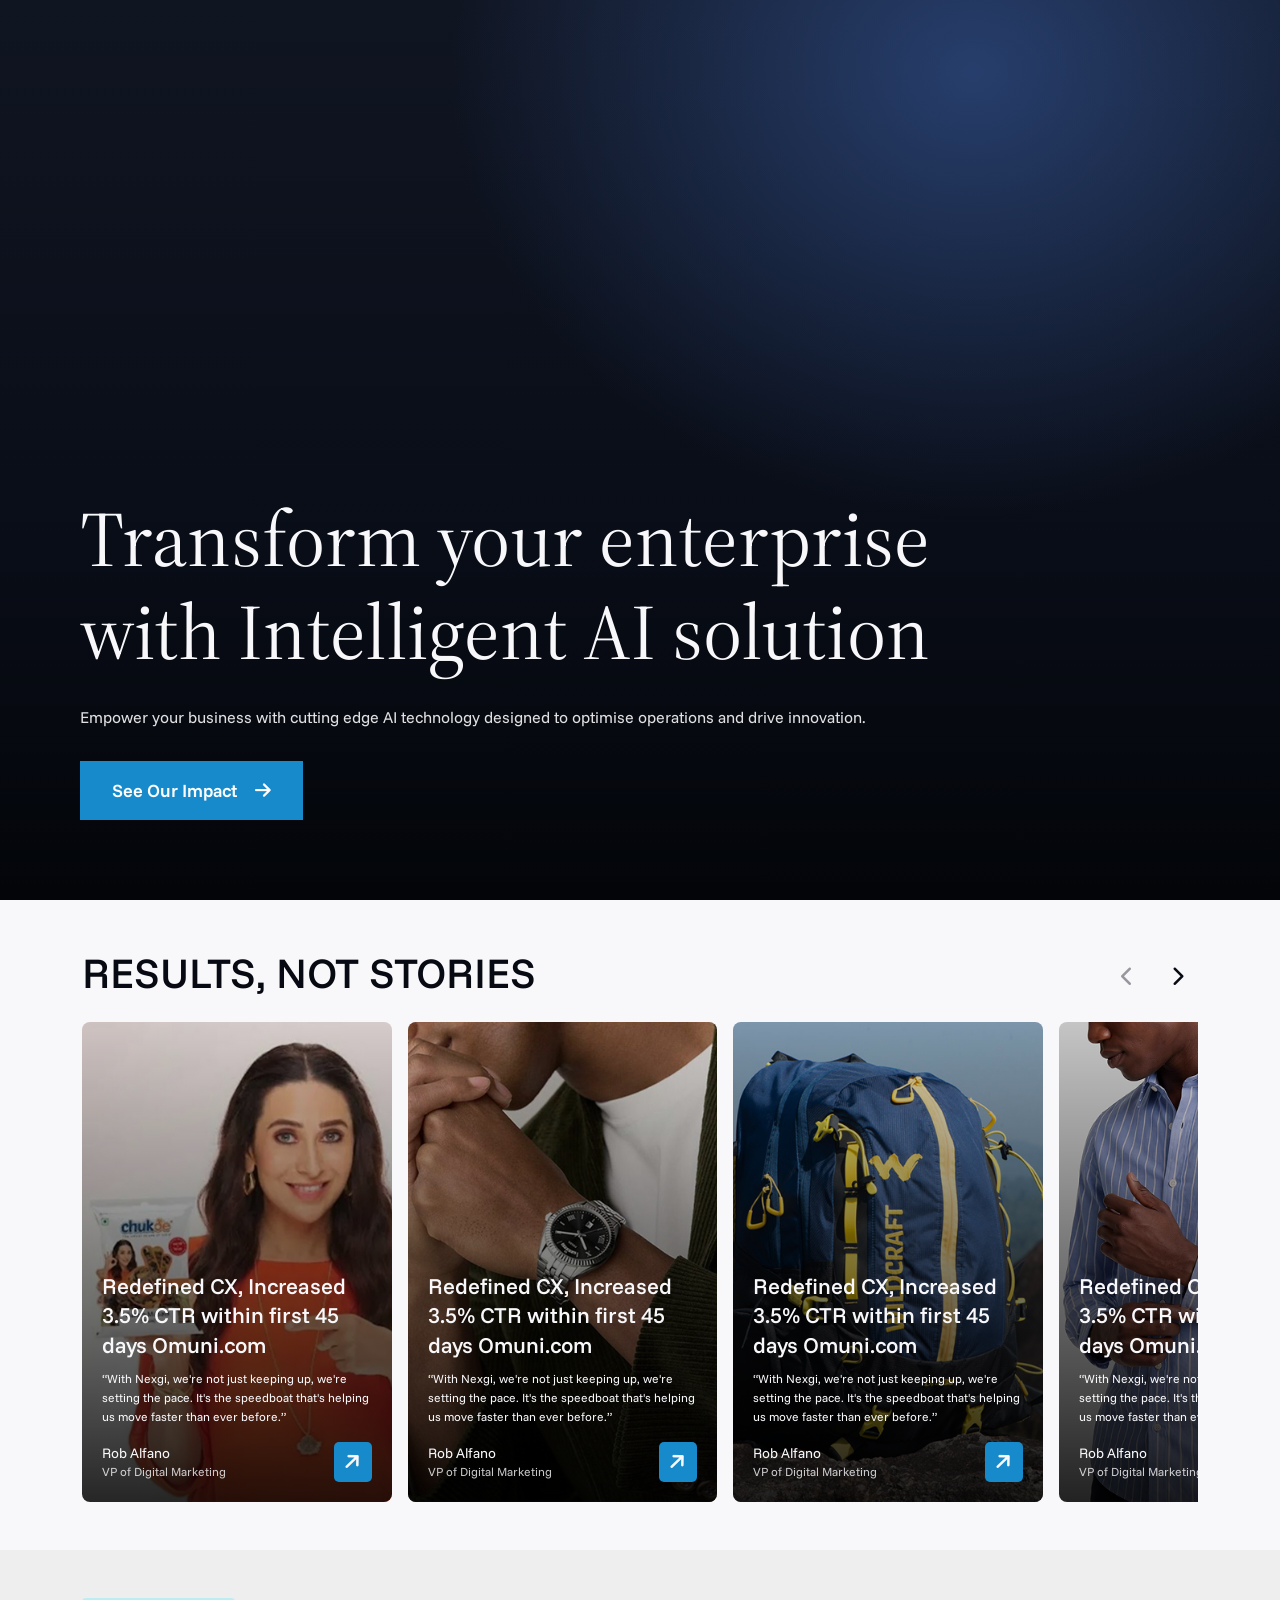
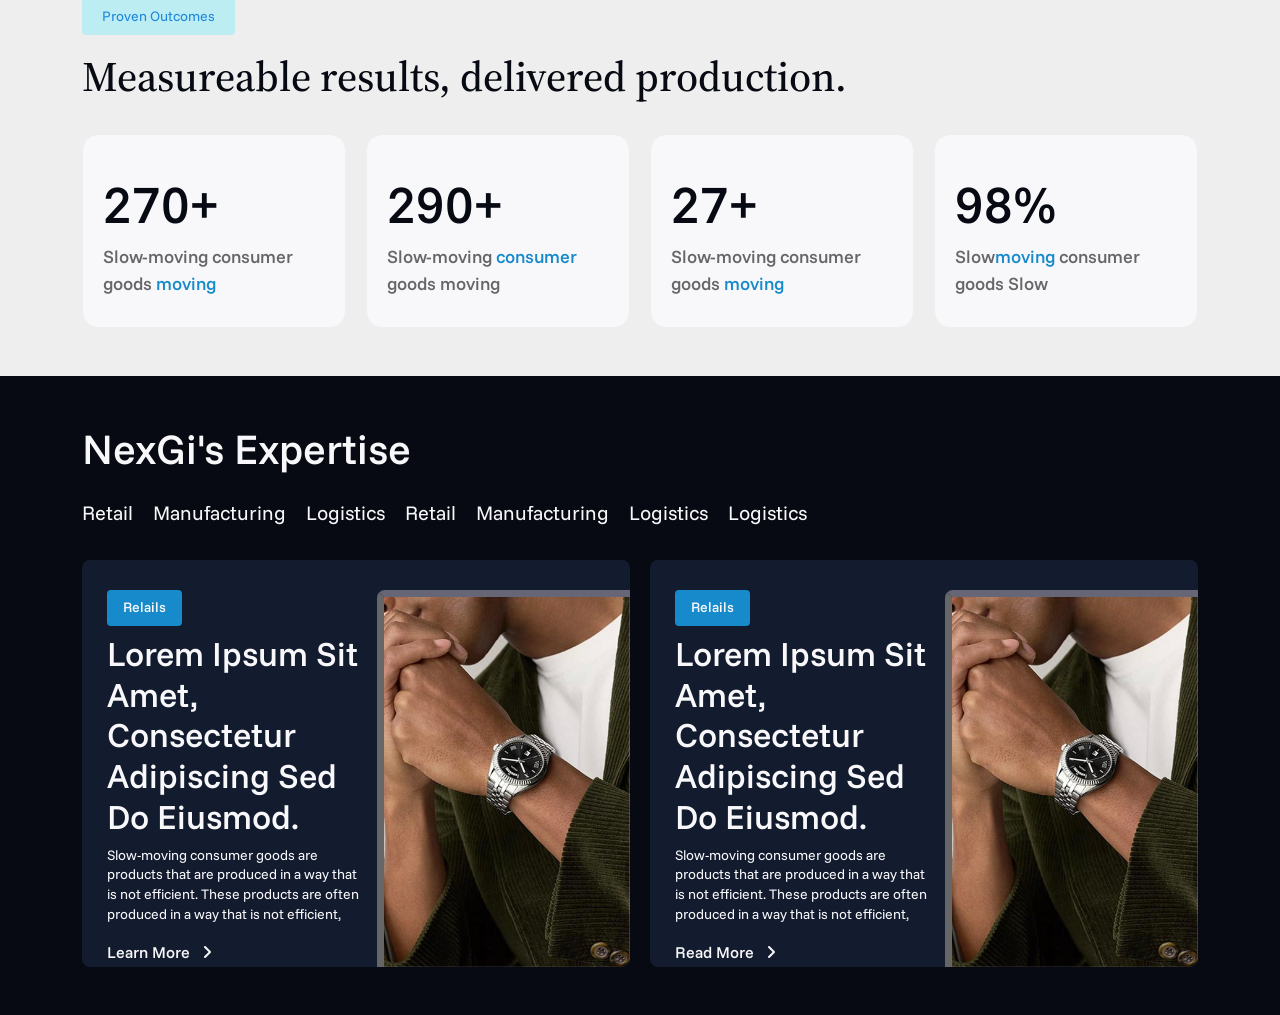
==== commit dc90338e: "add a li" ====
--- a/index.html
+++ b/index.html
@@ -294,6 +294,9 @@
                             <li class="nexgi__expertise__tab__item" data-tab="tab3">
                                 Logistics
                             </li>
+                            <li class="nexgi__expertise__tab__item" data-tab="tab3">
+                                Logistics
+                            </li>
                         </ul>
                     </div>
                 </div>
